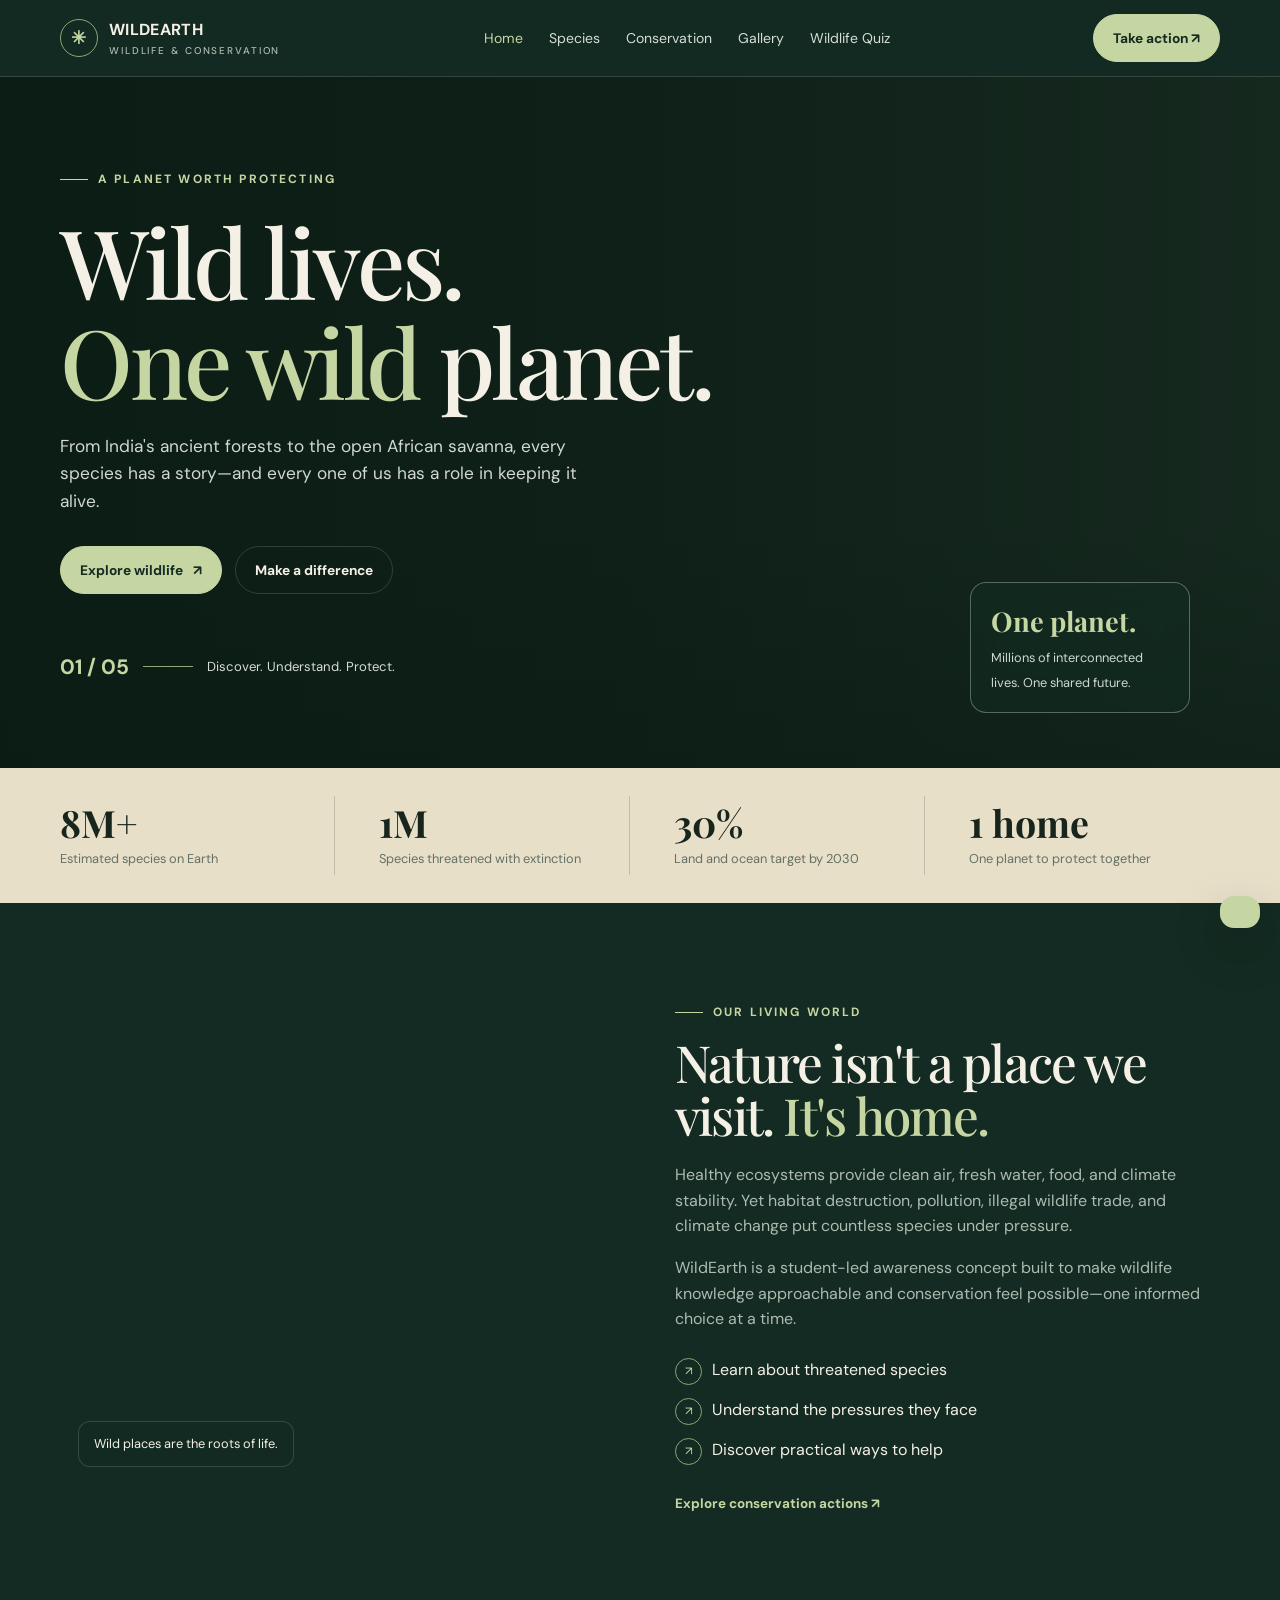
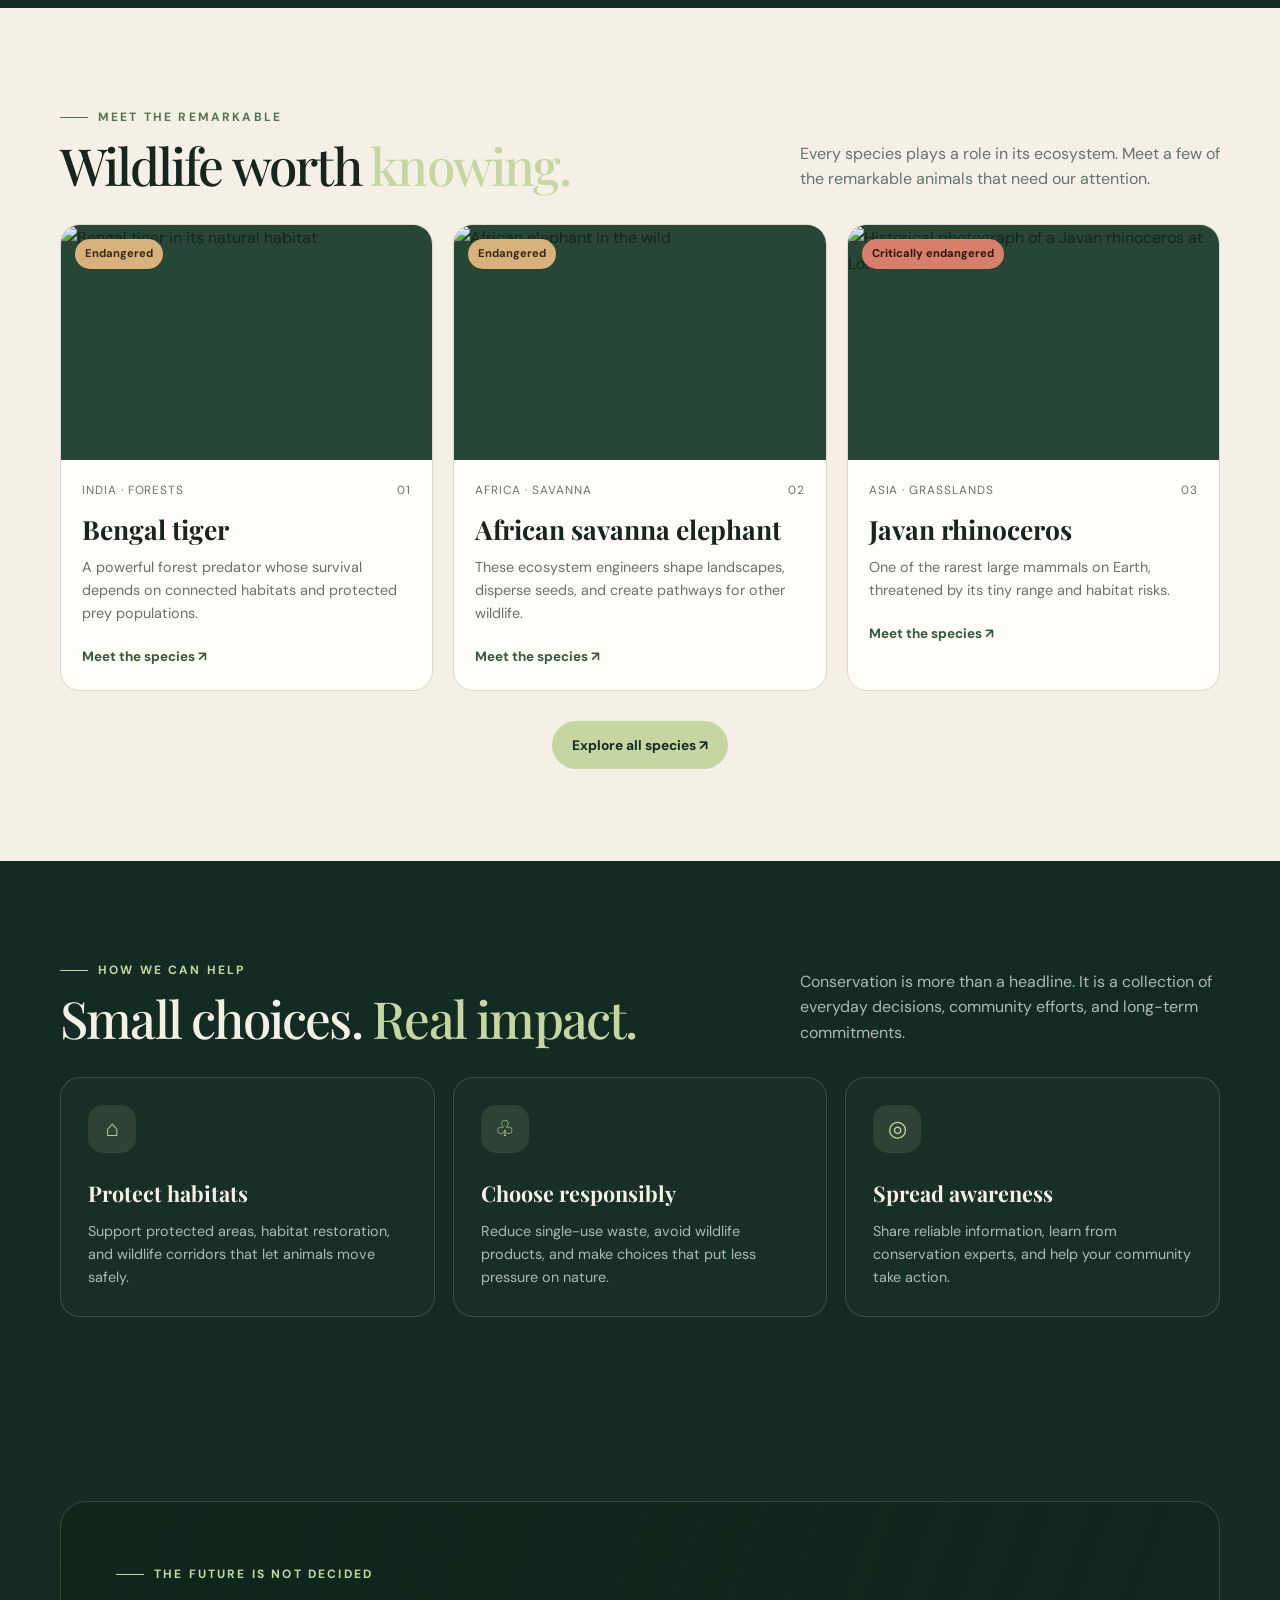
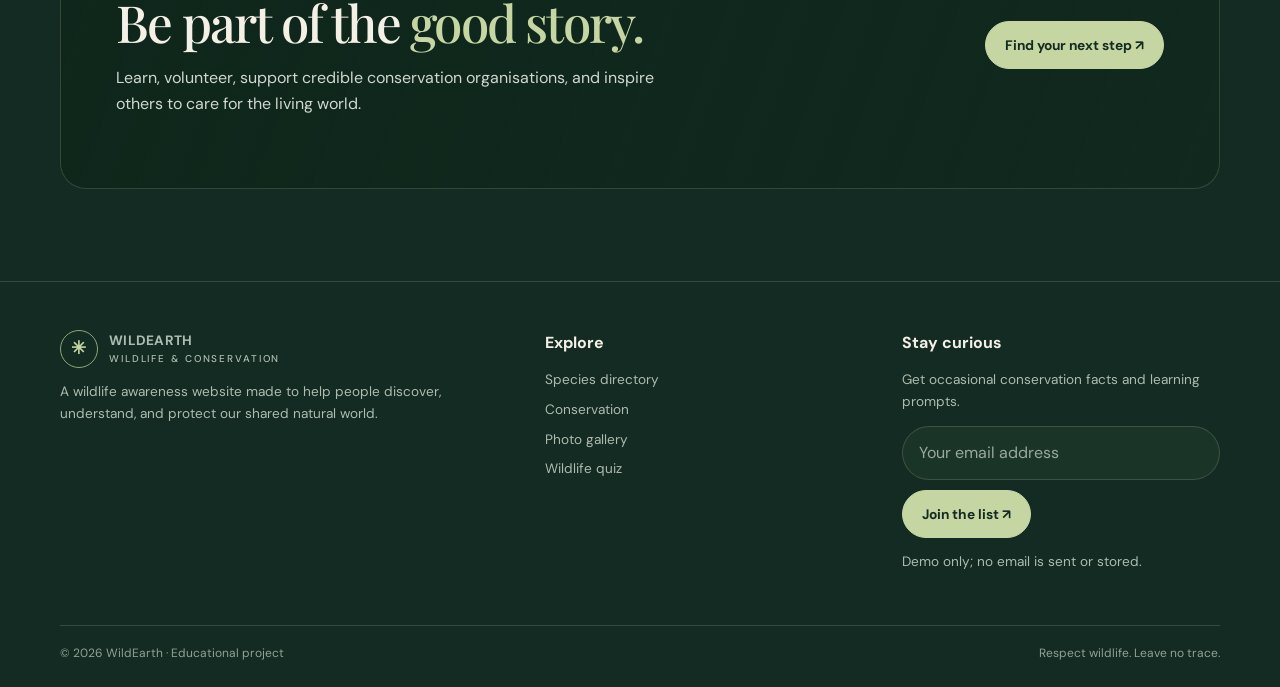
==== wildlife-conservation/index.html @ 8832dc3b "Initial commit" ====
<!doctype html>
<html lang="en">
<head>
  <meta charset="utf-8"><meta name="viewport" content="width=device-width, initial-scale=1">
  <meta name="description" content="Explore wildlife, learn about endangered species, and discover practical ways to protect the natural world.">
  <meta name="theme-color" content="#132b22"><title>WildEarth — Protect What Makes Us Wild</title>
  <link rel="stylesheet" href="css/style.css"><script src="js/main.js" defer></script>
</head>
<body>
<header class="site-header"><div class="container nav-wrap">
  <a class="brand" href="index.html" aria-label="WildEarth home"><span class="brand-mark">✳</span><span>WILDEARTH<small>WILDLIFE & CONSERVATION</small></span></a>
  <button class="menu-toggle" aria-label="Open navigation menu" aria-expanded="false">☰</button>
  <nav class="nav-links" aria-label="Main navigation"><a class="active" href="index.html">Home</a><a href="species.html">Species</a><a href="conservation.html">Conservation</a><a href="gallery.html">Gallery</a><a href="quiz.html">Wildlife Quiz</a></nav>
  <a class="nav-cta" href="conservation.html#donate">Take action ↗</a>
</div></header>
<main>
<section class="hero"><div class="container"><div class="hero-content">
  <span class="eyebrow">A planet worth protecting</span>
  <h1 class="display">Wild lives.<br><span>One wild</span> planet.</h1>
  <p>From India's ancient forests to the open African savanna, every species has a story—and every one of us has a role in keeping it alive.</p>
  <div class="hero-actions"><a class="button" href="species.html">Explore wildlife <span>↗</span></a><a class="button secondary" href="conservation.html">Make a difference</a></div>
  <div class="hero-note"><strong>01 / 05</strong><span class="rule"></span><span>Discover. Understand. Protect.</span></div>
</div></div><div class="hero-badge"><strong>One planet.</strong><span>Millions of interconnected lives. One shared future.</span></div></section>
<section class="stats-band"><div class="container stats-grid">
  <div class="stat"><strong data-count="8" data-suffix="M+">0</strong><span>Estimated species on Earth</span></div>
  <div class="stat"><strong data-count="1" data-suffix="M">0</strong><span>Species threatened with extinction</span></div>
  <div class="stat"><strong data-count="30" data-suffix="%">0</strong><span>Land and ocean target by 2030</span></div>
  <div class="stat"><strong data-count="1" data-suffix=" home">0</strong><span>One planet to protect together</span></div>
</div></section>
<section class="section"><div class="container intro-grid">
  <div class="intro-photo reveal"><div class="photo-caption">Wild places are the roots of life.</div></div>
  <div class="intro-copy reveal"><span class="eyebrow">Our living world</span><h2 class="display">Nature isn't a place we visit. <span>It's home.</span></h2>
  <p>Healthy ecosystems provide clean air, fresh water, food, and climate stability. Yet habitat destruction, pollution, illegal wildlife trade, and climate change put countless species under pressure.</p>
  <p>WildEarth is a student-led awareness concept built to make wildlife knowledge approachable and conservation feel possible—one informed choice at a time.</p>
  <ul class="check-list"><li>Learn about threatened species</li><li>Understand the pressures they face</li><li>Discover practical ways to help</li></ul>
  <a class="text-link" href="conservation.html">Explore conservation actions ↗</a></div>
</div></section>
<section class="section light-section"><div class="container">
  <div class="section-head"><div><span class="eyebrow">Meet the remarkable</span><h2 class="display">Wildlife worth <span>knowing.</span></h2></div><p>Every species plays a role in its ecosystem. Meet a few of the remarkable animals that need our attention.</p></div>
  <div class="cards">
    <article class="species-card"><div class="species-image"><img src="https://images.unsplash.com/photo-1561731216-c3a4d99437d5?auto=format&fit=crop&w=800&q=80" alt="Bengal tiger in its natural habitat" loading="lazy"><span class="status">Endangered</span></div><div class="species-body"><div class="species-meta"><span>India · Forests</span><span>01</span></div><h3>Bengal tiger</h3><p>A powerful forest predator whose survival depends on connected habitats and protected prey populations.</p><a class="text-link" href="species.html#tiger">Meet the species ↗</a></div></article>
    <article class="species-card"><div class="species-image"><img src="https://images.unsplash.com/photo-1557050543-4d5f4e07ef46?auto=format&fit=crop&w=800&q=80" alt="African elephant in the wild" loading="lazy"><span class="status">Endangered</span></div><div class="species-body"><div class="species-meta"><span>Africa · Savanna</span><span>02</span></div><h3>African savanna elephant</h3><p>These ecosystem engineers shape landscapes, disperse seeds, and create pathways for other wildlife.</p><a class="text-link" href="species.html#elephant">Meet the species ↗</a></div></article>
    <article class="species-card"><div class="species-image"><img src="https://upload.wikimedia.org/wikipedia/commons/c/ce/Rhinoceros_sondaicus_in_London_Zoo.jpg" alt="Historical photograph of a Javan rhinoceros at London Zoo in 1884" loading="lazy"><span class="status critical">Critically endangered</span></div><div class="species-body"><div class="species-meta"><span>Asia · Grasslands</span><span>03</span></div><h3>Javan rhinoceros</h3><p>One of the rarest large mammals on Earth, threatened by its tiny range and habitat risks.</p><a class="text-link" href="species.html#rhino">Meet the species ↗</a></div></article>
  </div><div style="text-align:center;margin-top:30px"><a class="button" href="species.html">Explore all species ↗</a></div>
</div></section>
<section class="section"><div class="container"><div class="section-head"><div><span class="eyebrow">How we can help</span><h2 class="display">Small choices. <span>Real impact.</span></h2></div><p>Conservation is more than a headline. It is a collection of everyday decisions, community efforts, and long-term commitments.</p></div>
<div class="feature-grid">
  <article class="feature-card reveal"><div class="feature-icon">⌂</div><h3>Protect habitats</h3><p>Support protected areas, habitat restoration, and wildlife corridors that let animals move safely.</p></article>
  <article class="feature-card reveal"><div class="feature-icon">♧</div><h3>Choose responsibly</h3><p>Reduce single-use waste, avoid wildlife products, and make choices that put less pressure on nature.</p></article>
  <article class="feature-card reveal"><div class="feature-icon">◎</div><h3>Spread awareness</h3><p>Share reliable information, learn from conservation experts, and help your community take action.</p></article>
</div></div></section>
<section class="section"><div class="container"><div class="callout reveal"><div><span class="eyebrow">The future is not decided</span><h2 class="display">Be part of the <span>good story.</span></h2><p>Learn, volunteer, support credible conservation organisations, and inspire others to care for the living world.</p></div><a class="button" href="conservation.html#donate">Find your next step ↗</a></div></div></section>
</main>
<footer class="site-footer"><div class="container"><div class="footer-grid">
<div><a class="brand" href="index.html"><span class="brand-mark">✳</span><span>WILDEARTH<small>WILDLIFE & CONSERVATION</small></span></a><p>A wildlife awareness website made to help people discover, understand, and protect our shared natural world.</p></div>
<div><h4>Explore</h4><div class="footer-links"><a href="species.html">Species directory</a><a href="conservation.html">Conservation</a><a href="gallery.html">Photo gallery</a><a href="quiz.html">Wildlife quiz</a></div></div>
<div><h4>Stay curious</h4><p>Get occasional conservation facts and learning prompts.</p><form id="newsletter-form"><input class="field" type="email" placeholder="Your email address" aria-label="Your email address" required style="width:100%;min-width:0;margin-bottom:10px"><button class="button" type="submit">Join the list ↗</button></form><p class="small-note">Demo only; no email is sent or stored.</p></div>
</div><div class="footer-bottom"><span>© <span data-year></span> WildEarth · Educational project</span><span>Respect wildlife. Leave no trace.</span></div></div></footer>
<div class="toast" role="status" aria-live="polite"></div>
</body></html>
---- wildlife-conservation/css/style.css ----
@import url("https://fonts.googleapis.com/css2?family=DM+Sans:wght@400;500;600;700&family=Playfair+Display:wght@500;600;700&display=swap");
:root {
  --forest: #132b22;
  --forest-2: #1e3d2f;
  --moss: #8ba878;
  --lime: #c6d6a3;
  --sand: #e8dfc9;
  --paper: #f4f0e6;
  --ink: #18251d;
  --muted: #aebbb0;
  --line: rgba(232, 223, 201, 0.17);
  --accent: #d2a86a;
  --white: #fffdf7;
  --radius: 20px;
  --shadow: 0 18px 50px rgba(0, 0, 0, 0.22);
}
* {
  box-sizing: border-box;
}
html {
  scroll-behavior: smooth;
  scroll-padding-top: 90px;
}
body {
  margin: 0;
  background: var(--forest);
  color: var(--paper);
  font-family: "DM Sans", sans-serif;
  line-height: 1.6;
}
body.light-page {
  background: var(--paper);
  color: var(--ink);
}
a {
  color: inherit;
  text-decoration: none;
}
img {
  max-width: 100%;
  display: block;
}
button,
input,
select {
  font: inherit;
}
button,
a,
.button {
  -webkit-tap-highlight-color: transparent;
}
.container {
  width: min(1160px, calc(100% - 40px));
  margin: auto;
}
.eyebrow {
  display: inline-flex;
  align-items: center;
  gap: 10px;
  color: var(--lime);
  font-size: 0.75rem;
  font-weight: 700;
  text-transform: uppercase;
  letter-spacing: 0.18em;
}
.eyebrow:before {
  content: "";
  width: 28px;
  height: 1px;
  background: currentColor;
}
.display {
  font-family: "Playfair Display", serif;
  font-weight: 500;
  letter-spacing: -0.035em;
  line-height: 1.04;
}
.display span {
  color: var(--lime);
}
.section {
  padding: 92px 0;
}
.section-head {
  display: flex;
  justify-content: space-between;
  align-items: end;
  gap: 28px;
  margin-bottom: 32px;
}
.section-head h2 {
  font-size: clamp(2rem, 4vw, 3.4rem);
  margin: 12px 0 0;
  max-width: 650px;
}
.section-head p {
  max-width: 420px;
  color: var(--muted);
  margin: 0;
}
.site-header {
  position: sticky;
  top: 0;
  z-index: 50;
  background: rgba(19, 43, 34, 0.92);
  backdrop-filter: blur(16px);
  border-bottom: 1px solid var(--line);
}
.nav-wrap {
  min-height: 76px;
  display: flex;
  align-items: center;
  justify-content: space-between;
  gap: 24px;
}
.brand {
  display: flex;
  align-items: center;
  gap: 11px;
  font-weight: 700;
  letter-spacing: 0.02em;
}
.brand-mark {
  display: grid;
  place-items: center;
  width: 38px;
  height: 38px;
  border: 1px solid var(--moss);
  border-radius: 50%;
  color: var(--lime);
  font-size: 1.1rem;
}
.brand small {
  display: block;
  font-size: 0.62rem;
  letter-spacing: 0.19em;
  color: var(--muted);
  font-weight: 500;
}
.nav-links {
  display: flex;
  align-items: center;
  gap: 26px;
  color: #d5ded5;
  font-size: 0.88rem;
}
.nav-links a {
  transition: color 0.2s;
}
.nav-links a:hover,
.nav-links a.active {
  color: var(--lime);
}
.nav-cta,
.button {
  display: inline-flex;
  align-items: center;
  justify-content: center;
  gap: 10px;
  border: 1px solid var(--lime);
  background: var(--lime);
  color: var(--forest);
  border-radius: 999px;
  padding: 12px 19px;
  font-weight: 700;
  font-size: 0.86rem;
  cursor: pointer;
  transition:
    transform 0.2s,
    background 0.2s;
}
.nav-cta:hover,
.button:hover {
  transform: translateY(-2px);
  background: #d8e4bd;
}
.button.secondary {
  background: transparent;
  color: var(--paper);
  border-color: var(--line);
}
.button.secondary:hover {
  border-color: var(--lime);
  background: rgba(198, 214, 163, 0.08);
}
.menu-toggle {
  display: none;
  border: 1px solid var(--line);
  background: transparent;
  color: var(--paper);
  width: 44px;
  height: 44px;
  border-radius: 50%;
  font-size: 1.3rem;
}
.hero {
  min-height: 650px;
  display: grid;
  align-items: center;
  position: relative;
  overflow: hidden;
  background: #172a20;
}
.hero:before {
  content: "";
  position: absolute;
  inset: 0;
  background:
    linear-gradient(
      90deg,
      rgba(11, 28, 20, 0.94) 0%,
      rgba(11, 28, 20, 0.72) 48%,
      rgba(11, 28, 20, 0.1) 100%
    ),
    linear-gradient(0deg, rgba(11, 28, 20, 0.5), transparent 35%),
    url("https://images.unsplash.com/photo-1549366021-9f761d450615?auto=format&fit=crop&w=2000&q=85")
      center/cover;
}
.hero-content {
  position: relative;
  z-index: 1;
  padding: 85px 0;
  max-width: 720px;
}
.hero h1 {
  font-size: clamp(3.2rem, 7.5vw, 6.7rem);
  margin: 22px 0;
}
.hero p {
  max-width: 560px;
  color: #d0d8cf;
  font-size: 1.08rem;
}
.hero-actions {
  display: flex;
  gap: 13px;
  flex-wrap: wrap;
  margin-top: 30px;
}
.hero-note {
  display: flex;
  align-items: center;
  gap: 14px;
  margin-top: 56px;
  color: #d5ded5;
  font-size: 0.82rem;
}
.hero-note strong {
  color: var(--lime);
  font-size: 1.3rem;
}
.hero-note .rule {
  width: 50px;
  height: 1px;
  background: var(--moss);
}
.hero-badge {
  position: absolute;
  right: 7%;
  bottom: 8%;
  z-index: 2;
  border: 1px solid rgba(255, 255, 255, 0.3);
  background: rgba(19, 43, 34, 0.65);
  backdrop-filter: blur(12px);
  padding: 17px 20px;
  border-radius: 16px;
  max-width: 220px;
}
.hero-badge strong {
  display: block;
  color: var(--lime);
  font-family: "Playfair Display", serif;
  font-size: 1.7rem;
}
.hero-badge span {
  font-size: 0.8rem;
  color: #d0d8cf;
}
.stats-band {
  background: #e8dfc9;
  color: var(--ink);
  padding: 28px 0;
}
.stats-grid {
  display: grid;
  grid-template-columns: repeat(4, 1fr);
  gap: 20px;
}
.stat {
  padding: 4px 24px;
  border-right: 1px solid rgba(24, 37, 29, 0.18);
}
.stat:first-child {
  padding-left: 0;
}
.stat:last-child {
  border: 0;
}
.stat strong {
  display: block;
  font-family: "Playfair Display", serif;
  font-size: 2.35rem;
  line-height: 1.2;
}
.stat span {
  font-size: 0.8rem;
  color: #647065;
}
.intro-grid {
  display: grid;
  grid-template-columns: 1fr 1fr;
  gap: 70px;
  align-items: center;
}
.intro-photo {
  position: relative;
  min-height: 460px;
  border-radius: var(--radius);
  overflow: hidden;
  background: url("https://images.unsplash.com/photo-1516026672322-bc52d61a55d5?auto=format&fit=crop&w=1100&q=85")
    center/cover;
}
.photo-caption {
  position: absolute;
  left: 18px;
  bottom: 18px;
  padding: 12px 15px;
  background: rgba(19, 43, 34, 0.8);
  border: 1px solid var(--line);
  border-radius: 12px;
  font-size: 0.8rem;
}
.intro-copy h2 {
  font-size: clamp(2.4rem, 4vw, 4rem);
  margin: 14px 0 20px;
}
.intro-copy p {
  color: var(--muted);
}
.check-list {
  list-style: none;
  padding: 0;
  margin: 25px 0;
  display: grid;
  gap: 12px;
}
.check-list li:before {
  content: "↗";
  display: inline-grid;
  place-items: center;
  width: 25px;
  height: 25px;
  margin-right: 10px;
  border: 1px solid var(--moss);
  border-radius: 50%;
  color: var(--lime);
  font-size: 0.75rem;
}
.cards {
  display: grid;
  grid-template-columns: repeat(3, 1fr);
  gap: 20px;
}
.species-card {
  background: #1a3528;
  border: 1px solid var(--line);
  border-radius: var(--radius);
  overflow: hidden;
  transition:
    transform 0.25s,
    border-color 0.25s;
}
.species-card:hover {
  transform: translateY(-5px);
  border-color: rgba(198, 214, 163, 0.55);
}
.species-image {
  height: 235px;
  position: relative;
  overflow: hidden;
  background: #284635;
}
.species-image img {
  width: 100%;
  height: 100%;
  object-fit: cover;
  transition: transform 0.5s;
}
.species-card:hover .species-image img {
  transform: scale(1.05);
}
.status {
  position: absolute;
  top: 14px;
  left: 14px;
  border-radius: 999px;
  padding: 6px 10px;
  font-size: 0.7rem;
  font-weight: 700;
  background: #d8b17c;
  color: #352819;
}
.status.critical {
  background: #d77f6b;
  color: #2e1510;
}
.status.vulnerable {
  background: #d9d09b;
  color: #3b3418;
}
.species-body {
  padding: 21px;
}
.species-meta {
  display: flex;
  align-items: center;
  justify-content: space-between;
  color: var(--muted);
  font-size: 0.74rem;
  text-transform: uppercase;
  letter-spacing: 0.08em;
}
.species-body h3 {
  font-family: "Playfair Display", serif;
  font-size: 1.65rem;
  margin: 8px 0 6px;
}
.species-body p {
  font-size: 0.9rem;
  color: #b8c5ba;
  margin: 0 0 18px;
}
.text-link {
  display: inline-flex;
  gap: 8px;
  align-items: center;
  color: var(--lime);
  font-size: 0.84rem;
  font-weight: 700;
}
.text-link:hover {
  gap: 13px;
}
.toolbar {
  display: flex;
  gap: 12px;
  flex-wrap: wrap;
  margin: 0 0 28px;
}
.field {
  background: #1a3528;
  border: 1px solid var(--line);
  color: var(--paper);
  border-radius: 999px;
  padding: 13px 16px;
  min-width: 180px;
  outline: none;
}
.field:focus {
  border-color: var(--lime);
}
.field::placeholder {
  color: #98a99b;
}
.field.search {
  flex: 1;
  min-width: 240px;
}
.light-section {
  background: var(--paper);
  color: var(--ink);
}
.light-section .eyebrow {
  color: #55734e;
}
.light-section .section-head p,
.light-section .muted {
  color: #667368;
}
.light-section .species-card {
  background: #fffdf7;
  border-color: #ded8c8;
}
.light-section .species-body p {
  color: #667368;
}
.light-section .species-meta {
  color: #68756b;
}
.light-section .text-link {
  color: #34583d;
}
.feature-grid {
  display: grid;
  grid-template-columns: repeat(3, 1fr);
  gap: 18px;
}
.feature-card {
  padding: 27px;
  border: 1px solid var(--line);
  border-radius: var(--radius);
  background: rgba(255, 255, 255, 0.025);
}
.feature-icon {
  display: grid;
  place-items: center;
  width: 48px;
  height: 48px;
  border-radius: 15px;
  background: rgba(198, 214, 163, 0.12);
  color: var(--lime);
  font-size: 1.4rem;
  margin-bottom: 23px;
}
.feature-card h3 {
  font-family: "Playfair Display", serif;
  font-size: 1.35rem;
  margin: 0 0 9px;
}
.feature-card p {
  color: var(--muted);
  font-size: 0.9rem;
  margin: 0;
}
.gallery-grid {
  display: grid;
  grid-template-columns: 1.3fr 1fr 1fr;
  grid-template-rows: 210px 210px;
  gap: 14px;
}
.gallery-item {
  position: relative;
  overflow: hidden;
  border-radius: 16px;
  background: #244333;
  cursor: pointer;
}
.gallery-item:first-child {
  grid-row: span 2;
}
.gallery-item:nth-child(4) {
  grid-column: span 2;
}
.gallery-item img {
  width: 100%;
  height: 100%;
  object-fit: cover;
  transition: transform 0.5s;
}
.gallery-item:hover img {
  transform: scale(1.06);
}
.gallery-item:after {
  content: "";
  position: absolute;
  inset: 40% 0 0;
  background: linear-gradient(transparent, rgba(0, 0, 0, 0.7));
}
.gallery-item span {
  position: absolute;
  z-index: 1;
  left: 17px;
  bottom: 15px;
  font-weight: 600;
}
.gallery-item .expand {
  position: absolute;
  z-index: 2;
  right: 14px;
  top: 14px;
  border: 1px solid #ffffff77;
  background: #172a2077;
  border-radius: 50%;
  width: 35px;
  height: 35px;
  display: grid;
  place-items: center;
}
.callout {
  padding: 55px;
  border-radius: 26px;
  background:
    linear-gradient(110deg, rgba(15, 38, 27, 0.96), rgba(15, 38, 27, 0.45)),
    url("https://images.unsplash.com/photo-1472396961693-142e6e269027?auto=format&fit=crop&w=1500&q=85")
      center/cover;
  display: flex;
  align-items: center;
  justify-content: space-between;
  gap: 30px;
  border: 1px solid var(--line);
}
.callout h2 {
  font-size: clamp(2.2rem, 4vw, 3.6rem);
  max-width: 600px;
  margin: 12px 0;
}
.callout p {
  max-width: 580px;
  color: #d0d8cf;
}
.quiz-panel {
  background: #1a3528;
  border: 1px solid var(--line);
  border-radius: 24px;
  padding: 34px;
  max-width: 780px;
  margin: auto;
}
.quiz-progress {
  height: 5px;
  border-radius: 5px;
  background: #344c3d;
  overflow: hidden;
  margin: 20px 0 28px;
}
.quiz-progress span {
  display: block;
  height: 100%;
  width: 0;
  background: var(--lime);
  transition: width 0.3s;
}
.quiz-question {
  font-family: "Playfair Display", serif;
  font-size: 1.8rem;
  margin: 0 0 20px;
}
.quiz-options {
  display: grid;
  gap: 10px;
}
.quiz-option {
  padding: 14px 17px;
  border: 1px solid var(--line);
  border-radius: 12px;
  background: transparent;
  color: var(--paper);
  text-align: left;
  cursor: pointer;
}
.quiz-option:hover,
.quiz-option.selected {
  border-color: var(--lime);
  background: rgba(198, 214, 163, 0.09);
}
.quiz-footer {
  display: flex;
  align-items: center;
  justify-content: space-between;
  gap: 15px;
  margin-top: 25px;
  color: var(--muted);
  font-size: 0.82rem;
}
.quiz-feedback {
  min-height: 24px;
  color: var(--lime);
  margin-top: 12px;
}
.donation-grid {
  display: grid;
  grid-template-columns: 1fr 1fr;
  gap: 55px;
  align-items: center;
}
.donation-copy h2 {
  font-size: clamp(2.5rem, 4.5vw, 4.3rem);
  margin: 14px 0;
}
.donation-copy p {
  color: var(--muted);
}
.donation-form {
  background: #1a3528;
  border: 1px solid var(--line);
  border-radius: 22px;
  padding: 28px;
}
.donation-form label {
  display: block;
  font-size: 0.83rem;
  margin: 0 0 8px;
  color: #d4ddd2;
}
.amount-options {
  display: grid;
  grid-template-columns: repeat(4, 1fr);
  gap: 9px;
  margin: 10px 0 22px;
}
.amount-button {
  padding: 11px 5px;
  border: 1px solid var(--line);
  border-radius: 10px;
  background: transparent;
  color: var(--paper);
  cursor: pointer;
}
.amount-button.active,
.amount-button:hover {
  border-color: var(--lime);
  background: rgba(198, 214, 163, 0.12);
  color: var(--lime);
}
.donation-form input,
.donation-form select {
  width: 100%;
  padding: 13px 14px;
  border: 1px solid var(--line);
  background: #132b22;
  color: var(--paper);
  border-radius: 10px;
  margin-bottom: 17px;
  outline: none;
}
.donation-form input:focus {
  border-color: var(--lime);
}
.donation-form .button {
  width: 100%;
}
.notice {
  font-size: 0.75rem;
  color: var(--muted);
  margin: 13px 0 0;
}
.site-footer {
  padding: 48px 0 24px;
  border-top: 1px solid var(--line);
}
.footer-grid {
  display: grid;
  grid-template-columns: 1.4fr 1fr 1fr;
  gap: 40px;
  padding-bottom: 38px;
}
.footer-grid p,
.footer-grid a {
  font-size: 0.85rem;
  color: var(--muted);
}
.footer-grid h4 {
  margin: 0 0 14px;
  color: var(--paper);
}
.footer-links {
  display: grid;
  gap: 8px;
}
.footer-bottom {
  border-top: 1px solid var(--line);
  padding-top: 18px;
  display: flex;
  justify-content: space-between;
  gap: 20px;
  color: #92a294;
  font-size: 0.75rem;
}
.page-hero {
  padding: 85px 0 72px;
  background:
    linear-gradient(90deg, rgba(13, 34, 24, 0.94), rgba(13, 34, 24, 0.65)),
    url("https://images.unsplash.com/photo-1472396961693-142e6e269027?auto=format&fit=crop&w=1800&q=85")
      center/cover;
}
.page-hero h1 {
  font-size: clamp(3rem, 6vw, 5.4rem);
  margin: 15px 0;
}
.page-hero p {
  max-width: 650px;
  color: #d0d8cf;
  font-size: 1.03rem;
}
.content-prose {
  max-width: 800px;
}
.content-prose h2 {
  font-family: "Playfair Display", serif;
  font-size: 2rem;
  margin-top: 34px;
}
.content-prose p {
  color: var(--muted);
}
.detail-layout {
  display: grid;
  grid-template-columns: 1.1fr 0.9fr;
  gap: 45px;
  align-items: start;
}
.detail-image {
  height: 490px;
  overflow: hidden;
  border-radius: 22px;
}
.detail-image img {
  width: 100%;
  height: 100%;
  object-fit: cover;
}
.detail-panel {
  padding: 28px;
  border: 1px solid var(--line);
  border-radius: 20px;
  background: #1a3528;
}
.detail-panel h2 {
  font-family: "Playfair Display", serif;
  margin-top: 0;
}
.detail-panel p {
  color: var(--muted);
}
.detail-panel dl {
  display: grid;
  grid-template-columns: 1fr 1fr;
  gap: 17px;
}
.detail-panel dt {
  color: var(--muted);
  font-size: 0.75rem;
  text-transform: uppercase;
  letter-spacing: 0.08em;
}
.detail-panel dd {
  margin: 4px 0 0;
  font-weight: 600;
}
.modal {
  position: fixed;
  inset: 0;
  z-index: 100;
  background: rgba(0, 0, 0, 0.86);
  display: none;
  align-items: center;
  justify-content: center;
  padding: 20px;
}
.modal.open {
  display: flex;
}
.modal img {
  max-height: 85vh;
  max-width: min(1100px, 95vw);
  border-radius: 12px;
  object-fit: contain;
}
.modal-close {
  position: absolute;
  right: 24px;
  top: 18px;
  color: white;
  background: transparent;
  border: 1px solid #ffffff77;
  border-radius: 50%;
  width: 44px;
  height: 44px;
  font-size: 1.4rem;
  cursor: pointer;
}
.toast {
  position: fixed;
  right: 20px;
  bottom: 20px;
  z-index: 150;
  max-width: 360px;
  padding: 16px 20px;
  border-radius: 14px;
  background: var(--lime);
  color: var(--forest);
  box-shadow: var(--shadow);
  font-weight: 600;
  transform: translateY(150%);
  transition: transform 0.3s;
}
.toast.show {
  transform: translateY(0);
}
.empty-state {
  grid-column: 1/-1;
  text-align: center;
  padding: 40px;
  color: var(--muted);
  border: 1px dashed var(--line);
  border-radius: 16px;
}
.reveal {
  opacity: 0;
  transform: translateY(18px);
  transition:
    opacity 0.65s,
    transform 0.65s;
}
.reveal.visible {
  opacity: 1;
  transform: none;
}
.small-note {
  font-size: 0.78rem;
  color: var(--muted);
}
@media (max-width: 900px) {
  .nav-links {
    gap: 15px;
  }
  .nav-links a {
    font-size: 0.82rem;
  }
  .nav-cta {
    display: none;
  }
  .intro-grid,
  .donation-grid {
    gap: 35px;
  }
  .cards {
    grid-template-columns: repeat(2, 1fr);
  }
  .feature-grid {
    grid-template-columns: repeat(2, 1fr);
  }
  .hero-badge {
    right: 4%;
  }
  .section {
    padding: 72px 0;
  }
}
@media (max-width: 680px) {
  .container {
    width: min(100% - 30px, 1160px);
  }
  .nav-wrap {
    min-height: 68px;
  }
  .menu-toggle {
    display: block;
  }
  .nav-links {
    display: none;
    position: absolute;
    top: 68px;
    left: 0;
    right: 0;
    padding: 18px 22px 24px;
    background: var(--forest);
    border-bottom: 1px solid var(--line);
    flex-direction: column;
    align-items: stretch;
    gap: 0;
  }
  .nav-links.open {
    display: flex;
  }
  .nav-links a {
    padding: 12px 0;
    border-bottom: 1px solid var(--line);
    font-size: 0.95rem;
  }
  .hero {
    min-height: 660px;
  }
  .hero:before {
    background:
      linear-gradient(90deg, rgba(11, 28, 20, 0.9), rgba(11, 28, 20, 0.5)),
      linear-gradient(0deg, rgba(11, 28, 20, 0.5), transparent 50%),
      url("https://images.unsplash.com/photo-1549366021-9f761d450615?auto=format&fit=crop&w=1000&q=85")
        center/cover;
  }
  .hero-content {
    padding: 70px 0;
  }
  .hero h1 {
    font-size: clamp(3rem, 14vw, 4.7rem);
  }
  .hero-badge {
    display: none;
  }
  .stats-grid {
    grid-template-columns: repeat(2, 1fr);
    gap: 22px;
  }
  .stat {
    padding: 0 10px 0 0;
    border-right: 0;
  }
  .stat strong {
    font-size: 1.9rem;
  }
  .section-head {
    display: block;
  }
  .section-head p {
    margin-top: 15px;
  }
  .intro-grid,
  .donation-grid,
  .detail-layout {
    grid-template-columns: 1fr;
  }
  .intro-photo {
    min-height: 350px;
    order: 2;
  }
  .cards,
  .feature-grid {
    grid-template-columns: 1fr;
  }
  .species-image {
    height: 245px;
  }
  .gallery-grid {
    grid-template-columns: 1fr 1fr;
    grid-template-rows: 190px 160px 160px;
  }
  .gallery-item:first-child {
    grid-row: span 2;
  }
  .gallery-item:nth-child(4) {
    grid-column: span 2;
  }
  .callout {
    padding: 30px;
    display: block;
  }
  .callout .button {
    margin-top: 15px;
  }
  .quiz-panel {
    padding: 22px;
  }
  .quiz-question {
    font-size: 1.5rem;
  }
  .amount-options {
    grid-template-columns: repeat(2, 1fr);
  }
  .footer-grid {
    grid-template-columns: 1fr 1fr;
    gap: 28px;
  }
  .footer-grid > div:first-child {
    grid-column: 1/-1;
  }
  .footer-bottom {
    flex-direction: column;
  }
  .page-hero {
    padding: 65px 0 55px;
  }
  .detail-image {
    height: 340px;
  }
  .section {
    padding: 62px 0;
  }
}
@media (prefers-reduced-motion: reduce) {
  html {
    scroll-behavior: auto;
  }
  *,
  *:before,
  *:after {
    animation-duration: 0.01ms !important;
    transition-duration: 0.01ms !important;
  }
  .reveal {
    opacity: 1;
    transform: none;
  }
}
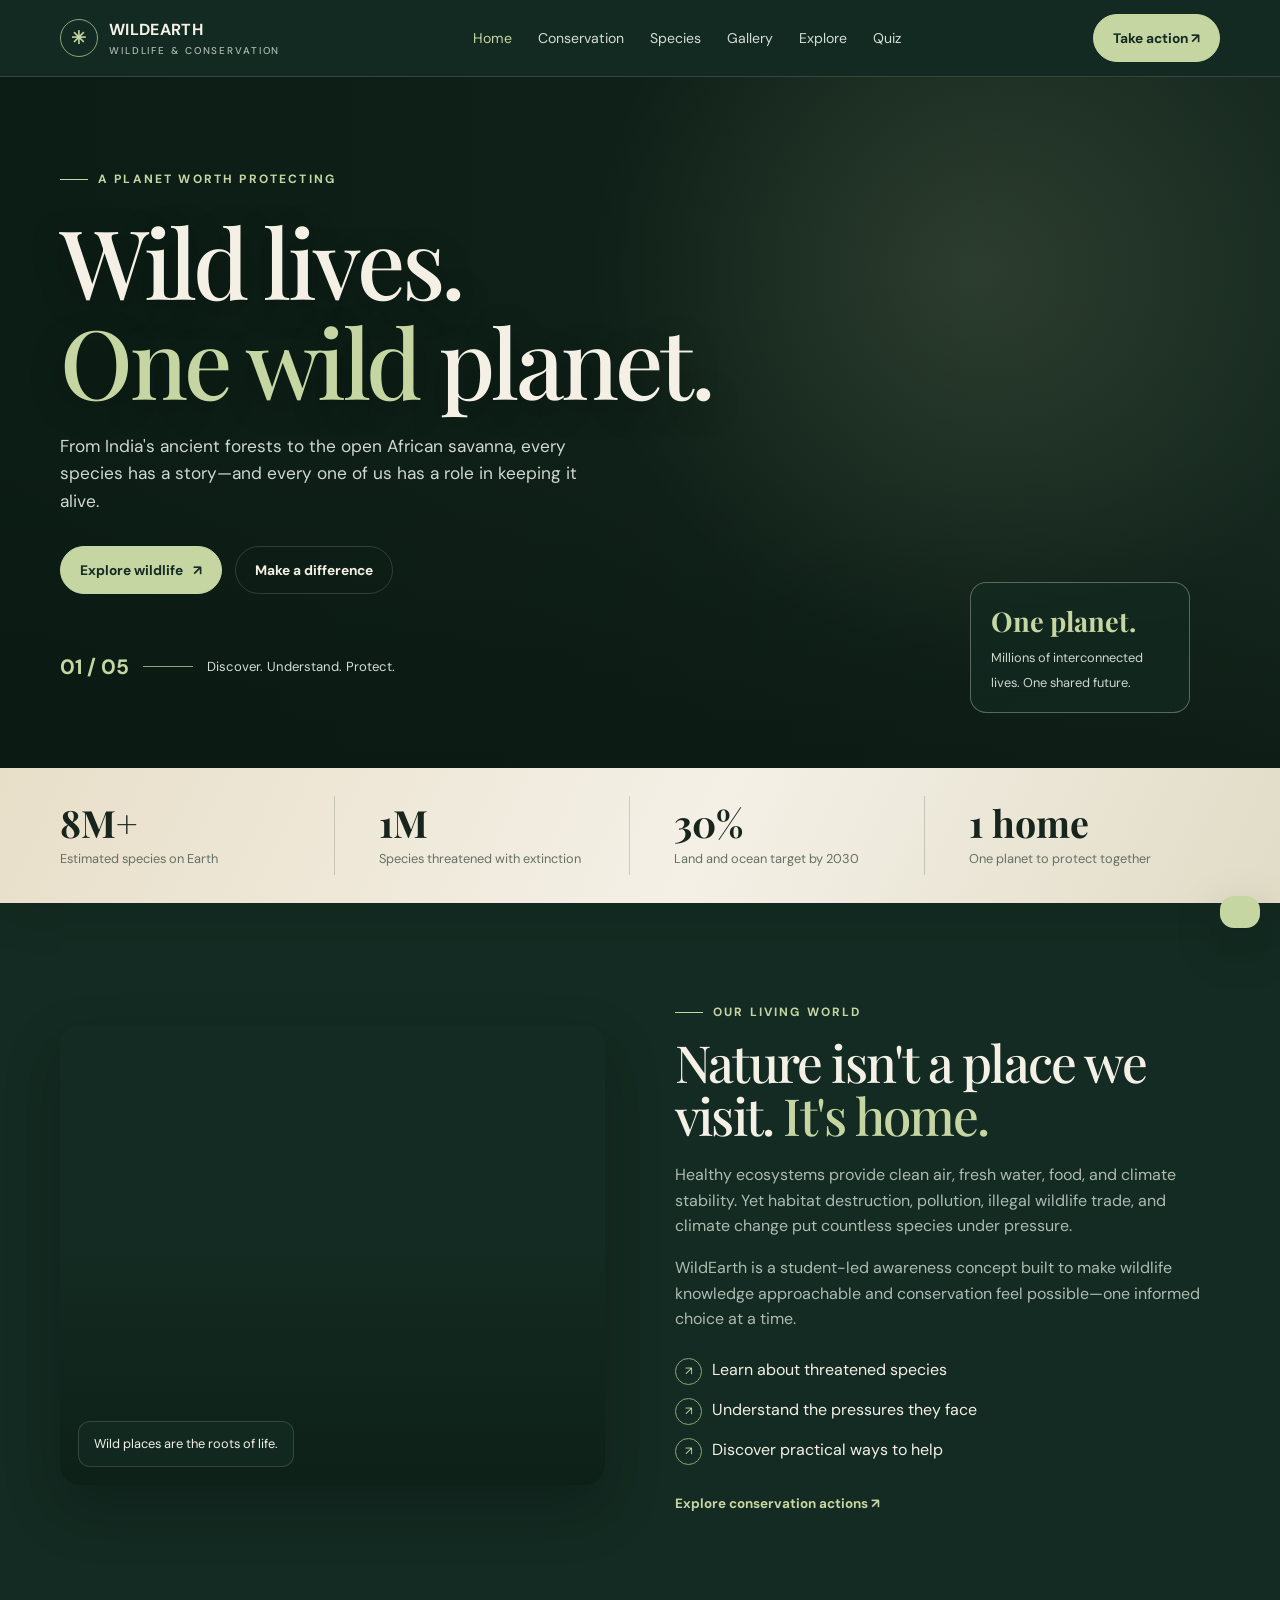
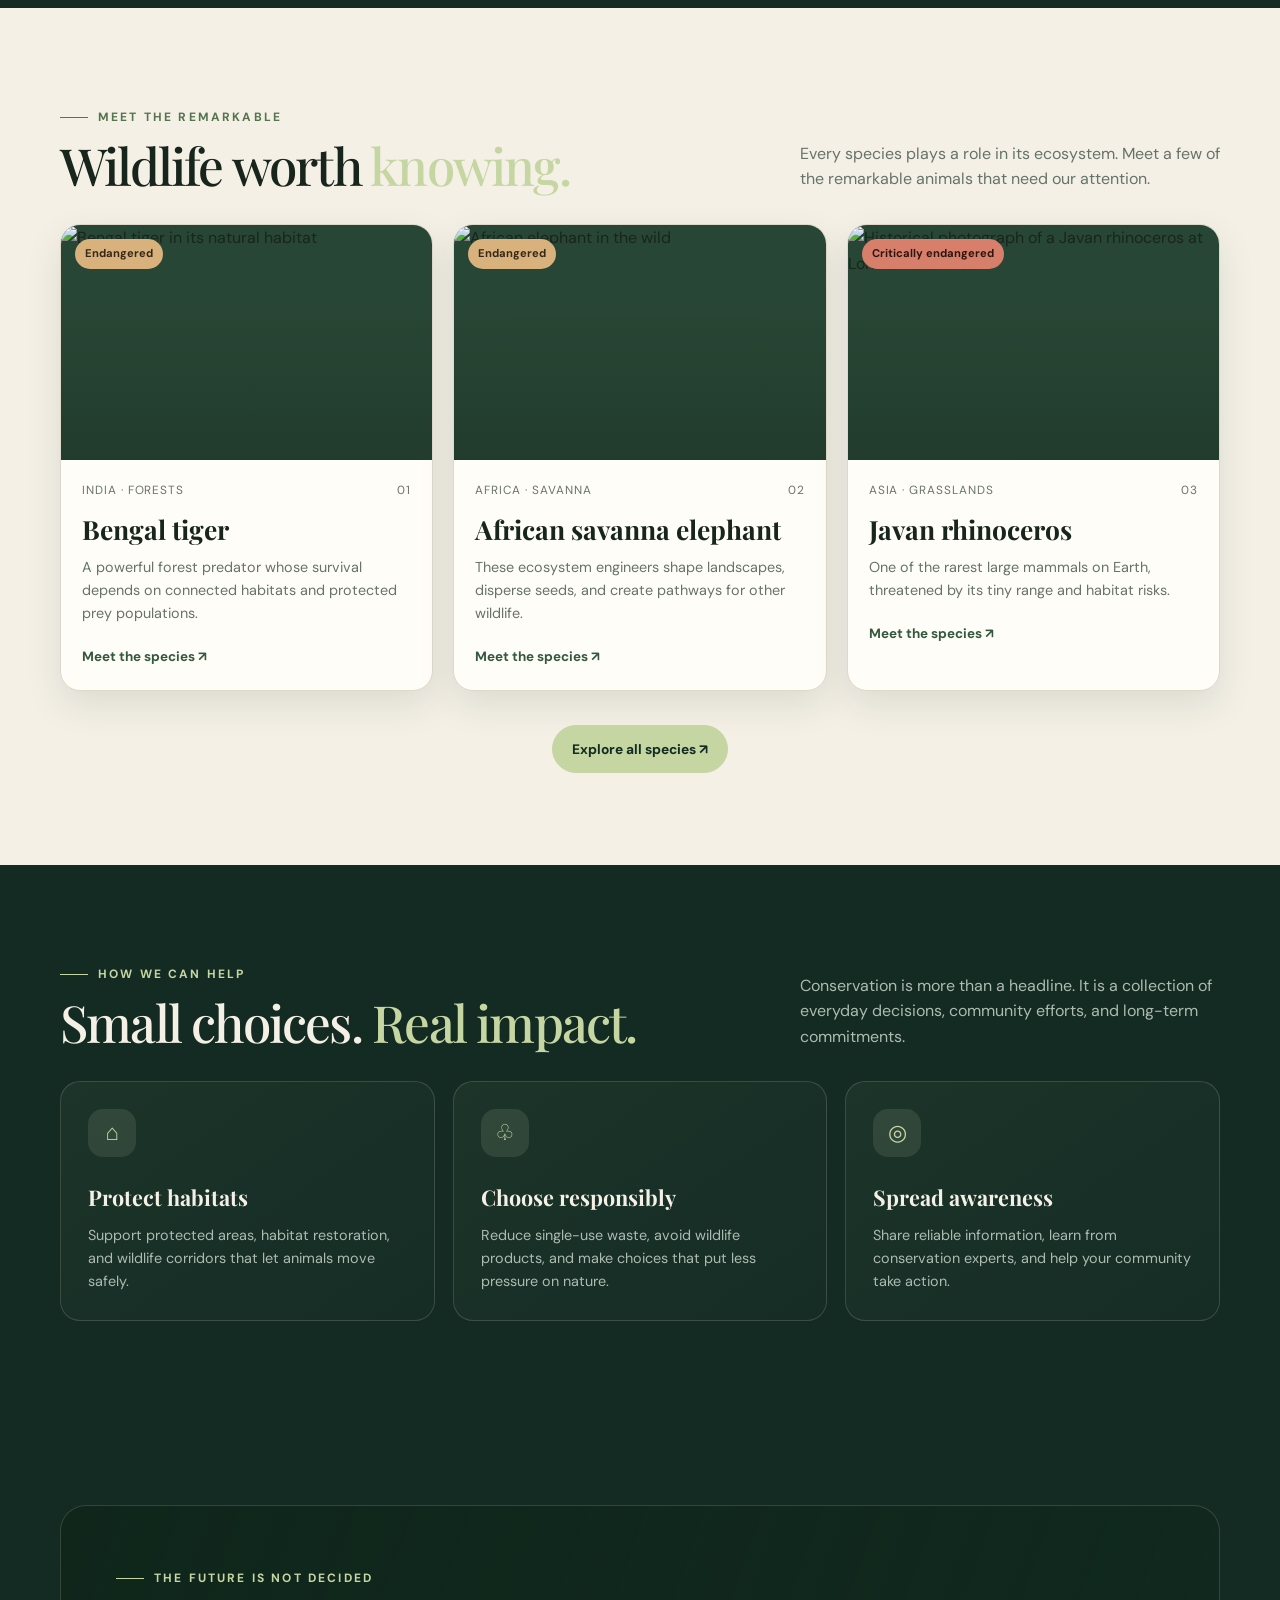
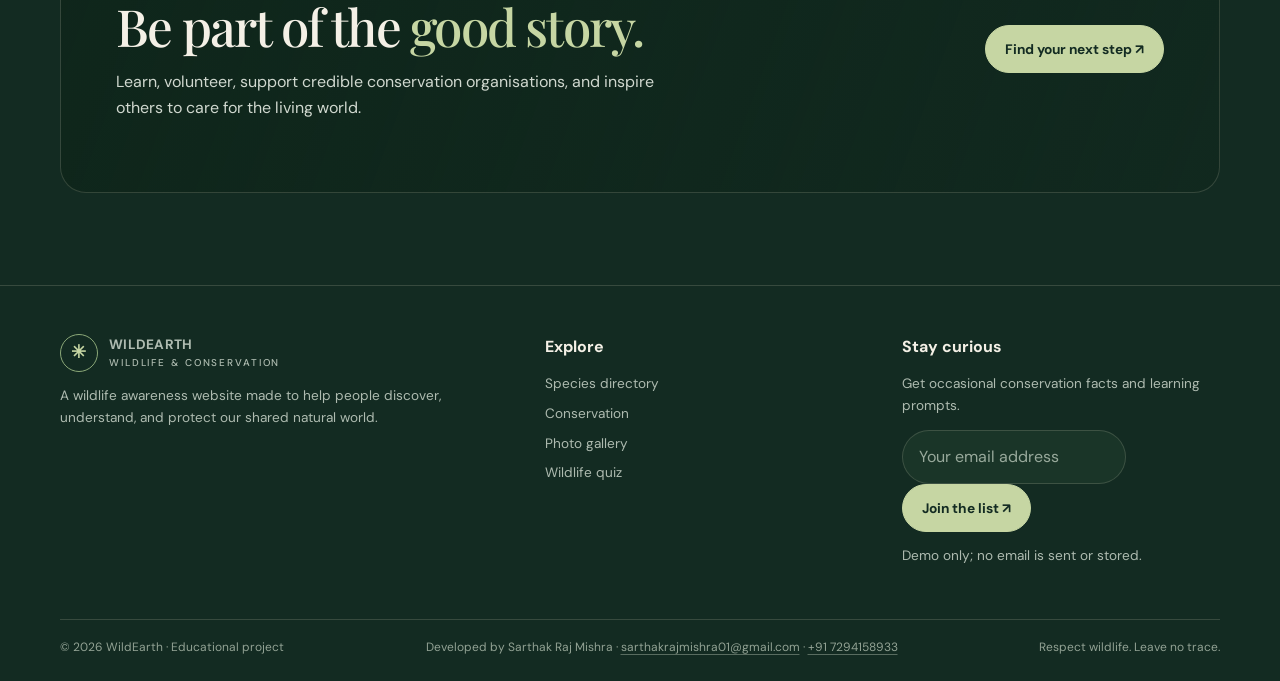
==== commit f99db39a: "Update" ====
--- a/wildlife-conservation/index.html
+++ b/wildlife-conservation/index.html
@@ -1,60 +1,333 @@
 <!doctype html>
 <html lang="en">
-<head>
-  <meta charset="utf-8"><meta name="viewport" content="width=device-width, initial-scale=1">
-  <meta name="description" content="Explore wildlife, learn about endangered species, and discover practical ways to protect the natural world.">
-  <meta name="theme-color" content="#132b22"><title>WildEarth — Protect What Makes Us Wild</title>
-  <link rel="stylesheet" href="css/style.css"><script src="js/main.js" defer></script>
-</head>
-<body>
-<header class="site-header"><div class="container nav-wrap">
-  <a class="brand" href="index.html" aria-label="WildEarth home"><span class="brand-mark">✳</span><span>WILDEARTH<small>WILDLIFE & CONSERVATION</small></span></a>
-  <button class="menu-toggle" aria-label="Open navigation menu" aria-expanded="false">☰</button>
-  <nav class="nav-links" aria-label="Main navigation"><a class="active" href="index.html">Home</a><a href="species.html">Species</a><a href="conservation.html">Conservation</a><a href="gallery.html">Gallery</a><a href="quiz.html">Wildlife Quiz</a></nav>
-  <a class="nav-cta" href="conservation.html#donate">Take action ↗</a>
-</div></header>
-<main>
-<section class="hero"><div class="container"><div class="hero-content">
-  <span class="eyebrow">A planet worth protecting</span>
-  <h1 class="display">Wild lives.<br><span>One wild</span> planet.</h1>
-  <p>From India's ancient forests to the open African savanna, every species has a story—and every one of us has a role in keeping it alive.</p>
-  <div class="hero-actions"><a class="button" href="species.html">Explore wildlife <span>↗</span></a><a class="button secondary" href="conservation.html">Make a difference</a></div>
-  <div class="hero-note"><strong>01 / 05</strong><span class="rule"></span><span>Discover. Understand. Protect.</span></div>
-</div></div><div class="hero-badge"><strong>One planet.</strong><span>Millions of interconnected lives. One shared future.</span></div></section>
-<section class="stats-band"><div class="container stats-grid">
-  <div class="stat"><strong data-count="8" data-suffix="M+">0</strong><span>Estimated species on Earth</span></div>
-  <div class="stat"><strong data-count="1" data-suffix="M">0</strong><span>Species threatened with extinction</span></div>
-  <div class="stat"><strong data-count="30" data-suffix="%">0</strong><span>Land and ocean target by 2030</span></div>
-  <div class="stat"><strong data-count="1" data-suffix=" home">0</strong><span>One planet to protect together</span></div>
-</div></section>
-<section class="section"><div class="container intro-grid">
-  <div class="intro-photo reveal"><div class="photo-caption">Wild places are the roots of life.</div></div>
-  <div class="intro-copy reveal"><span class="eyebrow">Our living world</span><h2 class="display">Nature isn't a place we visit. <span>It's home.</span></h2>
-  <p>Healthy ecosystems provide clean air, fresh water, food, and climate stability. Yet habitat destruction, pollution, illegal wildlife trade, and climate change put countless species under pressure.</p>
-  <p>WildEarth is a student-led awareness concept built to make wildlife knowledge approachable and conservation feel possible—one informed choice at a time.</p>
-  <ul class="check-list"><li>Learn about threatened species</li><li>Understand the pressures they face</li><li>Discover practical ways to help</li></ul>
-  <a class="text-link" href="conservation.html">Explore conservation actions ↗</a></div>
-</div></section>
-<section class="section light-section"><div class="container">
-  <div class="section-head"><div><span class="eyebrow">Meet the remarkable</span><h2 class="display">Wildlife worth <span>knowing.</span></h2></div><p>Every species plays a role in its ecosystem. Meet a few of the remarkable animals that need our attention.</p></div>
-  <div class="cards">
-    <article class="species-card"><div class="species-image"><img src="https://images.unsplash.com/photo-1561731216-c3a4d99437d5?auto=format&fit=crop&w=800&q=80" alt="Bengal tiger in its natural habitat" loading="lazy"><span class="status">Endangered</span></div><div class="species-body"><div class="species-meta"><span>India · Forests</span><span>01</span></div><h3>Bengal tiger</h3><p>A powerful forest predator whose survival depends on connected habitats and protected prey populations.</p><a class="text-link" href="species.html#tiger">Meet the species ↗</a></div></article>
-    <article class="species-card"><div class="species-image"><img src="https://images.unsplash.com/photo-1557050543-4d5f4e07ef46?auto=format&fit=crop&w=800&q=80" alt="African elephant in the wild" loading="lazy"><span class="status">Endangered</span></div><div class="species-body"><div class="species-meta"><span>Africa · Savanna</span><span>02</span></div><h3>African savanna elephant</h3><p>These ecosystem engineers shape landscapes, disperse seeds, and create pathways for other wildlife.</p><a class="text-link" href="species.html#elephant">Meet the species ↗</a></div></article>
-    <article class="species-card"><div class="species-image"><img src="https://upload.wikimedia.org/wikipedia/commons/c/ce/Rhinoceros_sondaicus_in_London_Zoo.jpg" alt="Historical photograph of a Javan rhinoceros at London Zoo in 1884" loading="lazy"><span class="status critical">Critically endangered</span></div><div class="species-body"><div class="species-meta"><span>Asia · Grasslands</span><span>03</span></div><h3>Javan rhinoceros</h3><p>One of the rarest large mammals on Earth, threatened by its tiny range and habitat risks.</p><a class="text-link" href="species.html#rhino">Meet the species ↗</a></div></article>
-  </div><div style="text-align:center;margin-top:30px"><a class="button" href="species.html">Explore all species ↗</a></div>
-</div></section>
-<section class="section"><div class="container"><div class="section-head"><div><span class="eyebrow">How we can help</span><h2 class="display">Small choices. <span>Real impact.</span></h2></div><p>Conservation is more than a headline. It is a collection of everyday decisions, community efforts, and long-term commitments.</p></div>
-<div class="feature-grid">
-  <article class="feature-card reveal"><div class="feature-icon">⌂</div><h3>Protect habitats</h3><p>Support protected areas, habitat restoration, and wildlife corridors that let animals move safely.</p></article>
-  <article class="feature-card reveal"><div class="feature-icon">♧</div><h3>Choose responsibly</h3><p>Reduce single-use waste, avoid wildlife products, and make choices that put less pressure on nature.</p></article>
-  <article class="feature-card reveal"><div class="feature-icon">◎</div><h3>Spread awareness</h3><p>Share reliable information, learn from conservation experts, and help your community take action.</p></article>
-</div></div></section>
-<section class="section"><div class="container"><div class="callout reveal"><div><span class="eyebrow">The future is not decided</span><h2 class="display">Be part of the <span>good story.</span></h2><p>Learn, volunteer, support credible conservation organisations, and inspire others to care for the living world.</p></div><a class="button" href="conservation.html#donate">Find your next step ↗</a></div></div></section>
-</main>
-<footer class="site-footer"><div class="container"><div class="footer-grid">
-<div><a class="brand" href="index.html"><span class="brand-mark">✳</span><span>WILDEARTH<small>WILDLIFE & CONSERVATION</small></span></a><p>A wildlife awareness website made to help people discover, understand, and protect our shared natural world.</p></div>
-<div><h4>Explore</h4><div class="footer-links"><a href="species.html">Species directory</a><a href="conservation.html">Conservation</a><a href="gallery.html">Photo gallery</a><a href="quiz.html">Wildlife quiz</a></div></div>
-<div><h4>Stay curious</h4><p>Get occasional conservation facts and learning prompts.</p><form id="newsletter-form"><input class="field" type="email" placeholder="Your email address" aria-label="Your email address" required style="width:100%;min-width:0;margin-bottom:10px"><button class="button" type="submit">Join the list ↗</button></form><p class="small-note">Demo only; no email is sent or stored.</p></div>
-</div><div class="footer-bottom"><span>© <span data-year></span> WildEarth · Educational project</span><span>Respect wildlife. Leave no trace.</span></div></div></footer>
-<div class="toast" role="status" aria-live="polite"></div>
-</body></html>
+  <head>
+    <meta charset="utf-8" />
+    <meta name="viewport" content="width=device-width, initial-scale=1" />
+    <meta
+      name="description"
+      content="Explore wildlife, learn about endangered species, and discover practical ways to protect the natural world."
+    />
+    <meta name="theme-color" content="#132b22" />
+    <title>WildEarth — Protect What Makes Us Wild</title>
+    <link rel="stylesheet" href="css/style.css" />
+    <script src="js/main.js" defer></script>
+  </head>
+  <body>
+    <header class="site-header">
+      <div class="container nav-wrap">
+        <a class="brand" href="index.html" aria-label="WildEarth home">
+          <span class="brand-mark" aria-hidden="true">✳</span>
+          <span>WILDEARTH<small>WILDLIFE & CONSERVATION</small></span>
+        </a>
+        <button
+          class="menu-toggle"
+          aria-label="Open navigation menu"
+          aria-expanded="false"
+        >
+          ☰
+        </button>
+        <nav class="nav-links" aria-label="Main navigation">
+          <a class="active" href="index.html">Home</a>
+          <a href="conservation.html">Conservation</a>
+          <a href="species.html">Species</a>
+          <a href="gallery.html">Gallery</a>
+          <a href="explore.html">Explore</a>
+          <a href="quiz.html">Quiz</a>
+        </nav>
+        <a class="nav-cta" href="conservation.html#donate">Take action ↗</a>
+      </div>
+    </header>
+
+    <main>
+      <section class="hero">
+        <div class="container">
+          <div class="hero-content">
+            <span class="eyebrow">A planet worth protecting</span>
+            <h1 class="display">
+              Wild lives.<br />
+              <span>One wild</span> planet.
+            </h1>
+            <p>
+              From India's ancient forests to the open African savanna, every
+              species has a story—and every one of us has a role in keeping it
+              alive.
+            </p>
+            <div class="hero-actions">
+              <a class="button" href="species.html">
+                Explore wildlife <span aria-hidden="true">↗</span>
+              </a>
+              <a class="button secondary" href="conservation.html">
+                Make a difference
+              </a>
+            </div>
+            <div class="hero-note">
+              <strong>01 / 05</strong>
+              <span class="rule" aria-hidden="true"></span>
+              <span>Discover. Understand. Protect.</span>
+            </div>
+          </div>
+        </div>
+        <aside class="hero-badge">
+          <strong>One planet.</strong>
+          <span>Millions of interconnected lives. One shared future.</span>
+        </aside>
+      </section>
+
+      <section class="stats-band" aria-label="Wildlife at a glance">
+        <div class="container stats-grid">
+          <div class="stat">
+            <strong data-count="8" data-suffix="M+">0</strong>
+            <span>Estimated species on Earth</span>
+          </div>
+          <div class="stat">
+            <strong data-count="1" data-suffix="M">0</strong>
+            <span>Species threatened with extinction</span>
+          </div>
+          <div class="stat">
+            <strong data-count="30" data-suffix="%">0</strong>
+            <span>Land and ocean target by 2030</span>
+          </div>
+          <div class="stat">
+            <strong data-count="1" data-suffix=" home">0</strong>
+            <span>One planet to protect together</span>
+          </div>
+        </div>
+      </section>
+
+      <section class="section">
+        <div class="container intro-grid">
+          <div class="intro-photo reveal">
+            <div class="photo-caption">Wild places are the roots of life.</div>
+          </div>
+          <div class="intro-copy reveal">
+            <span class="eyebrow">Our living world</span>
+            <h2 class="display">
+              Nature isn't a place we visit. <span>It's home.</span>
+            </h2>
+            <p>
+              Healthy ecosystems provide clean air, fresh water, food, and
+              climate stability. Yet habitat destruction, pollution, illegal
+              wildlife trade, and climate change put countless species under
+              pressure.
+            </p>
+            <p>
+              WildEarth is a student-led awareness concept built to make
+              wildlife knowledge approachable and conservation feel
+              possible—one informed choice at a time.
+            </p>
+            <ul class="check-list">
+              <li>Learn about threatened species</li>
+              <li>Understand the pressures they face</li>
+              <li>Discover practical ways to help</li>
+            </ul>
+            <a class="text-link" href="conservation.html">
+              Explore conservation actions ↗
+            </a>
+          </div>
+        </div>
+      </section>
+
+      <section class="section light-section" id="featured-species">
+        <div class="container">
+          <div class="section-head">
+            <div>
+              <span class="eyebrow">Meet the remarkable</span>
+              <h2 class="display">Wildlife worth <span>knowing.</span></h2>
+            </div>
+            <p>
+              Every species plays a role in its ecosystem. Meet a few of the
+              remarkable animals that need our attention.
+            </p>
+          </div>
+          <div class="cards">
+            <article class="species-card">
+              <div class="species-image">
+                <img
+                  src="https://images.unsplash.com/photo-1561731216-c3a4d99437d5?auto=format&fit=crop&w=800&q=80"
+                  alt="Bengal tiger in its natural habitat"
+                  loading="lazy"
+                />
+                <span class="status">Endangered</span>
+              </div>
+              <div class="species-body">
+                <div class="species-meta">
+                  <span>India · Forests</span><span>01</span>
+                </div>
+                <h3>Bengal tiger</h3>
+                <p>
+                  A powerful forest predator whose survival depends on connected
+                  habitats and protected prey populations.
+                </p>
+                <a class="text-link" href="species.html#tiger">
+                  Meet the species ↗
+                </a>
+              </div>
+            </article>
+            <article class="species-card">
+              <div class="species-image">
+                <img
+                  src="https://images.unsplash.com/photo-1557050543-4d5f4e07ef46?auto=format&fit=crop&w=800&q=80"
+                  alt="African elephant in the wild"
+                  loading="lazy"
+                />
+                <span class="status">Endangered</span>
+              </div>
+              <div class="species-body">
+                <div class="species-meta">
+                  <span>Africa · Savanna</span><span>02</span>
+                </div>
+                <h3>African savanna elephant</h3>
+                <p>
+                  These ecosystem engineers shape landscapes, disperse seeds,
+                  and create pathways for other wildlife.
+                </p>
+                <a class="text-link" href="species.html#elephant">
+                  Meet the species ↗
+                </a>
+              </div>
+            </article>
+            <article class="species-card">
+              <div class="species-image">
+                <img
+                  src="https://rhinos.org/wp-content/uploads/2020/09/Hero-BlackRhino.jpg"
+                  alt="Historical photograph of a Javan rhinoceros at London Zoo in 1884"
+                  loading="lazy"
+                />
+                <span class="status critical">Critically endangered</span>
+              </div>
+              <div class="species-body">
+                <div class="species-meta">
+                  <span>Asia · Grasslands</span><span>03</span>
+                </div>
+                <h3>Javan rhinoceros</h3>
+                <p>
+                  One of the rarest large mammals on Earth, threatened by its
+                  tiny range and habitat risks.
+                </p>
+                <a class="text-link" href="species.html#rhino">
+                  Meet the species ↗
+                </a>
+              </div>
+            </article>
+          </div>
+          <div class="home-species-cta">
+            <a class="button" href="species.html">Explore all species ↗</a>
+          </div>
+        </div>
+      </section>
+
+      <section class="section home-impact">
+        <div class="container">
+          <div class="section-head">
+            <div>
+              <span class="eyebrow">How we can help</span>
+              <h2 class="display">
+                Small choices. <span>Real impact.</span>
+              </h2>
+            </div>
+            <p>
+              Conservation is more than a headline. It is a collection of
+              everyday decisions, community efforts, and long-term commitments.
+            </p>
+          </div>
+          <div class="feature-grid">
+            <article class="feature-card reveal">
+              <div class="feature-icon" aria-hidden="true">⌂</div>
+              <h3>Protect habitats</h3>
+              <p>
+                Support protected areas, habitat restoration, and wildlife
+                corridors that let animals move safely.
+              </p>
+            </article>
+            <article class="feature-card reveal">
+              <div class="feature-icon" aria-hidden="true">♧</div>
+              <h3>Choose responsibly</h3>
+              <p>
+                Reduce single-use waste, avoid wildlife products, and make
+                choices that put less pressure on nature.
+              </p>
+            </article>
+            <article class="feature-card reveal">
+              <div class="feature-icon" aria-hidden="true">◎</div>
+              <h3>Spread awareness</h3>
+              <p>
+                Share reliable information, learn from conservation experts,
+                and help your community take action.
+              </p>
+            </article>
+          </div>
+        </div>
+      </section>
+
+      <section class="section">
+        <div class="container">
+          <div class="callout reveal">
+            <div>
+              <span class="eyebrow">The future is not decided</span>
+              <h2 class="display">Be part of the <span>good story.</span></h2>
+              <p>
+                Learn, volunteer, support credible conservation organisations,
+                and inspire others to care for the living world.
+              </p>
+            </div>
+            <a class="button" href="conservation.html#donate">
+              Find your next step ↗
+            </a>
+          </div>
+        </div>
+      </section>
+    </main>
+
+    <footer class="site-footer">
+      <div class="container">
+        <div class="footer-grid">
+          <div>
+            <a class="brand" href="index.html">
+              <span class="brand-mark" aria-hidden="true">✳</span>
+              <span>WILDEARTH<small>WILDLIFE & CONSERVATION</small></span>
+            </a>
+            <p>
+              A wildlife awareness website made to help people discover,
+              understand, and protect our shared natural world.
+            </p>
+          </div>
+          <div>
+            <h4>Explore</h4>
+            <div class="footer-links">
+              <a href="species.html">Species directory</a>
+              <a href="conservation.html">Conservation</a>
+              <a href="gallery.html">Photo gallery</a>
+              <a href="quiz.html">Wildlife quiz</a>
+            </div>
+          </div>
+          <div>
+            <h4>Stay curious</h4>
+            <p>Get occasional conservation facts and learning prompts.</p>
+            <form id="newsletter-form">
+              <input
+                class="field"
+                type="email"
+                placeholder="Your email address"
+                aria-label="Your email address"
+                required
+              />
+              <button class="button" type="submit">Join the list ↗</button>
+            </form>
+            <p class="small-note">Demo only; no email is sent or stored.</p>
+          </div>
+        </div>
+        <div class="footer-bottom">
+          <span>© <span data-year></span> WildEarth · Educational project</span>
+          <span class="footer-contact">
+            Developed by Sarthak Raj Mishra ·
+            <a href="mailto:sarthakrajmishra01@gmail.com">sarthakrajmishra01@gmail.com</a>
+            <span aria-hidden="true"> · </span>
+            <a href="tel:+917294158933">+91 7294158933</a>
+          </span>
+          <span>Respect wildlife. Leave no trace.</span>
+        </div>
+      </div>
+    </footer>
+    <div class="toast" role="status" aria-live="polite"></div>
+  </body>
+</html>
--- a/wildlife-conservation/css/style.css
+++ b/wildlife-conservation/css/style.css
@@ -217,6 +217,20 @@
     url("https://images.unsplash.com/photo-1549366021-9f761d450615?auto=format&fit=crop&w=2000&q=85")
       center/cover;
 }
+.hero:after {
+  content: "";
+  position: absolute;
+  z-index: 0;
+  inset: 0;
+  pointer-events: none;
+  background:
+    radial-gradient(
+      circle at 76% 28%,
+      rgba(198, 214, 163, 0.14),
+      transparent 24rem
+    ),
+    linear-gradient(0deg, rgba(9, 22, 16, 0.34), transparent 45%);
+}
 .hero-content {
   position: relative;
   z-index: 1;
@@ -226,6 +240,7 @@
 .hero h1 {
   font-size: clamp(3.2rem, 7.5vw, 6.7rem);
   margin: 22px 0;
+  text-shadow: 0 8px 35px rgba(0, 0, 0, 0.25);
 }
 .hero p {
   max-width: 560px;
@@ -278,9 +293,10 @@
   color: #d0d8cf;
 }
 .stats-band {
-  background: #e8dfc9;
+  background: linear-gradient(115deg, #e8dfc9, #f4f0e6 55%, #e1dcc6);
   color: var(--ink);
   padding: 28px 0;
+  box-shadow: 0 16px 40px rgba(0, 0, 0, 0.08);
 }
 .stats-grid {
   display: grid;
@@ -318,11 +334,21 @@
   min-height: 460px;
   border-radius: var(--radius);
   overflow: hidden;
+  isolation: isolate;
+  box-shadow: 0 24px 55px rgba(0, 0, 0, 0.22);
   background: url("https://images.unsplash.com/photo-1516026672322-bc52d61a55d5?auto=format&fit=crop&w=1100&q=85")
     center/cover;
 }
+.intro-photo:before {
+  content: "";
+  position: absolute;
+  inset: 0;
+  z-index: 0;
+  background: linear-gradient(180deg, transparent 48%, rgba(10, 25, 17, 0.58));
+}
 .photo-caption {
   position: absolute;
+  z-index: 1;
   left: 18px;
   bottom: 18px;
   padding: 12px 15px;
@@ -442,6 +468,49 @@
 .text-link:hover {
   gap: 13px;
 }
+#featured-species .species-card {
+  box-shadow: 0 14px 36px rgba(18, 35, 25, 0.1);
+  transition:
+    transform 0.25s ease,
+    border-color 0.25s ease,
+    box-shadow 0.25s ease;
+}
+#featured-species .species-card:hover {
+  transform: translateY(-7px);
+  border-color: rgba(85, 115, 78, 0.45);
+  box-shadow: 0 22px 48px rgba(18, 35, 25, 0.16);
+}
+#featured-species .species-image:after {
+  content: "";
+  position: absolute;
+  inset: 35% 0 0;
+  pointer-events: none;
+  background: linear-gradient(180deg, transparent, rgba(12, 27, 18, 0.24));
+}
+#featured-species .status {
+  z-index: 1;
+}
+.home-species-cta {
+  display: flex;
+  justify-content: center;
+  margin-top: 34px;
+}
+.home-impact .feature-card {
+  background: linear-gradient(
+    145deg,
+    rgba(255, 255, 255, 0.045),
+    rgba(255, 255, 255, 0.012)
+  );
+  transition:
+    transform 0.25s ease,
+    border-color 0.25s ease,
+    background 0.25s ease;
+}
+.home-impact .feature-card:hover {
+  transform: translateY(-5px);
+  border-color: rgba(198, 214, 163, 0.42);
+  background: rgba(198, 214, 163, 0.07);
+}
 .toolbar {
   display: flex;
   gap: 12px;
@@ -522,6 +591,109 @@
   color: var(--muted);
   font-size: 0.9rem;
   margin: 0;
+}
+.iucn-grid {
+  display: grid;
+  grid-template-columns: repeat(3, minmax(0, 1fr));
+  gap: 20px;
+}
+.iucn-card {
+  background: #fffdf7;
+  border: 1px solid #ded8c8;
+  border-radius: var(--radius);
+  padding: 22px 22px 18px;
+  box-shadow: 0 12px 34px rgba(16, 31, 22, 0.08);
+}
+.iucn-header {
+  display: flex;
+  align-items: center;
+  gap: 14px;
+  margin-bottom: 10px;
+}
+.iucn-tag {
+  display: grid;
+  place-items: center;
+  min-width: 52px;
+  height: 52px;
+  border-radius: 12px;
+  font-weight: 800;
+  letter-spacing: 0.08em;
+  font-size: 0.78rem;
+  color: #fff;
+}
+.iucn-tag.ex {
+  background: #3d3d3d;
+}
+.iucn-tag.ew {
+  background: #6b4d3f;
+}
+.iucn-tag.cr {
+  background: #b6342f;
+}
+.iucn-tag.en {
+  background: #d56a28;
+}
+.iucn-tag.vu {
+  background: #d5a325;
+}
+.iucn-tag.nt {
+  background: #5b8f60;
+}
+.iucn-tag.lc {
+  background: #2d6b50;
+}
+.iucn-tag.dd {
+  background: #7a7a7a;
+}
+.iucn-tag.ne {
+  background: #4b5a6d;
+}
+.iucn-media {
+  position: relative;
+  height: 170px;
+  overflow: hidden;
+  border-radius: 14px;
+  border: 1px solid #dfe8d6;
+  margin: 12px 0 14px;
+}
+.iucn-media img {
+  width: 100%;
+  height: 100%;
+  display: block;
+  object-fit: cover;
+}
+.iucn-example {
+  position: absolute;
+  left: 0;
+  right: 0;
+  bottom: 0;
+  background: linear-gradient(180deg, transparent, rgba(10, 19, 15, 0.88));
+  padding: 12px 14px 10px;
+  color: #ffffff;
+}
+.iucn-example span {
+  display: block;
+  font-size: 0.62rem;
+  letter-spacing: 0.12em;
+  text-transform: uppercase;
+  opacity: 0.8;
+}
+.iucn-example strong {
+  display: block;
+  font-size: 1.05rem;
+  margin-top: 4px;
+}
+.iucn-card h3 {
+  font-family: "Playfair Display", serif;
+  font-size: 1.3rem;
+  margin: 0;
+  color: var(--ink);
+}
+.iucn-card p {
+  margin: 0;
+  color: #667368;
+  font-size: 0.92rem;
+  line-height: 1.6;
 }
 .gallery-grid {
   display: grid;
@@ -753,9 +925,24 @@
   padding-top: 18px;
   display: flex;
   justify-content: space-between;
+  align-items: flex-start;
+  flex-wrap: wrap;
   gap: 20px;
   color: #92a294;
   font-size: 0.75rem;
+}
+.footer-contact {
+  min-width: 0;
+  overflow-wrap: anywhere;
+}
+.footer-contact a {
+  color: inherit;
+  text-decoration: underline;
+  text-decoration-color: rgba(146, 162, 148, 0.55);
+  text-underline-offset: 3px;
+}
+.footer-contact a:hover {
+  color: var(--lime);
 }
 .page-hero {
   padding: 85px 0 72px;
@@ -901,7 +1088,242 @@
   font-size: 0.78rem;
   color: var(--muted);
 }
+.show-grid {
+  display: grid;
+  grid-template-columns: repeat(3, minmax(0, 1fr));
+  gap: 22px;
+}
+.show-card {
+  display: flex;
+  flex-direction: column;
+  background: #1a3528;
+  border: 1px solid var(--line);
+  border-radius: var(--radius);
+  overflow: hidden;
+  box-shadow: var(--shadow);
+}
+.show-banner {
+  display: flex;
+  justify-content: center;
+  align-items: center;
+  min-height: 76px;
+  padding: 16px 18px;
+  font-size: 0.72rem;
+  text-transform: uppercase;
+  letter-spacing: 0.14em;
+  font-weight: 700;
+  color: var(--paper);
+}
+.show-logo {
+  display: inline-grid;
+  place-items: center;
+  width: 54px;
+  height: 54px;
+  border-radius: 50%;
+  overflow: hidden;
+  border: 1px solid rgba(255, 255, 255, 0.28);
+  box-shadow: inset 0 0 0 1px rgba(255, 255, 255, 0.08);
+  background: rgba(255, 255, 255, 0.08);
+}
+.show-logo img {
+  display: block;
+  width: 100%;
+  height: 100%;
+  object-fit: cover;
+}
+.logo-natgeo {
+  background: rgba(255, 255, 255, 0.08);
+  color: #f2f9f0;
+}
+.logo-bbc {
+  background: #d8af4b;
+  color: #10241d;
+}
+.logo-discovery {
+  background: #f2a93b;
+  color: #26120a;
+}
+.logo-animal {
+  background: #a9d970;
+  color: #142c1e;
+}
+.logo-earth {
+  background: #8fd0c6;
+  color: #102b27;
+}
+.logo-wild {
+  background: #d38758;
+  color: #1f100b;
+}
+.show-banner--natgeo {
+  background: linear-gradient(135deg, #2d5f42, #153827);
+}
+.show-banner--bbc {
+  background: linear-gradient(135deg, #3c6d4d, #172f26);
+}
+.show-banner--discovery {
+  background: linear-gradient(135deg, #a66f2b, #56391e);
+}
+.show-banner--animal {
+  background: linear-gradient(135deg, #6d7d3a, #25402d);
+}
+.show-banner--earth {
+  background: linear-gradient(135deg, #3f7e69, #1b3c35);
+}
+.show-banner--wild {
+  background: linear-gradient(135deg, #7a4d2c, #2a241f);
+}
+.show-body {
+  padding: 22px 20px 20px;
+  display: flex;
+  flex-direction: column;
+  height: 100%;
+}
+.show-body > img {
+  width: 100%;
+  height: 180px;
+  flex: 0 0 180px;
+  object-fit: cover;
+  border-radius: 12px;
+  margin-bottom: 14px;
+  border: 1px solid var(--line);
+  background: #11261d;
+}
+.show-body > img.show-poster {
+  object-fit: cover;
+  object-position: center 28%;
+}
+.show-meta {
+  display: flex;
+  justify-content: space-between;
+  align-items: center;
+  margin-bottom: 12px;
+  color: var(--muted);
+  text-transform: uppercase;
+  letter-spacing: 0.08em;
+  font-size: 0.68rem;
+}
+.show-body h3 {
+  margin: 0 0 10px;
+  font-family: "Playfair Display", serif;
+  font-size: 1.8rem;
+}
+.show-body p {
+  margin: 0 0 16px;
+  color: var(--muted);
+}
+.show-points {
+  list-style: none;
+  margin: 0;
+  padding: 0;
+  display: grid;
+  gap: 8px;
+}
+.show-points li {
+  position: relative;
+  padding-left: 18px;
+  color: #dfeae0;
+  font-size: 0.9rem;
+}
+.show-points li::before {
+  content: "•";
+  position: absolute;
+  left: 0;
+  color: var(--lime);
+}
+.discover-panel {
+  display: grid;
+  gap: 24px;
+  padding: 32px 28px;
+  border: 1px solid var(--line);
+  border-radius: var(--radius);
+  background: linear-gradient(
+    180deg,
+    rgba(19, 43, 34, 0.92),
+    rgba(29, 54, 44, 0.96)
+  );
+}
+.discover-panel .check-list {
+  margin: 0;
+}
+.resource-section {
+  background:
+    radial-gradient(circle at 88% 12%, rgba(139, 168, 120, 0.12), transparent 24rem),
+    #10271e;
+}
+.resource-grid {
+  display: grid;
+  grid-template-columns: repeat(2, minmax(0, 1fr));
+  gap: 14px;
+}
+.resource-card {
+  display: flex;
+  align-items: center;
+  gap: 17px;
+  min-width: 0;
+  padding: 20px;
+  border: 1px solid var(--line);
+  border-radius: 16px;
+  background: rgba(255, 255, 255, 0.035);
+  transition:
+    transform 0.2s ease,
+    border-color 0.2s ease,
+    background 0.2s ease;
+}
+.resource-card:hover {
+  transform: translateY(-3px);
+  border-color: rgba(198, 214, 163, 0.5);
+  background: rgba(198, 214, 163, 0.08);
+}
+.resource-number {
+  display: grid;
+  place-items: center;
+  flex: 0 0 44px;
+  width: 44px;
+  height: 44px;
+  border: 1px solid rgba(198, 214, 163, 0.35);
+  border-radius: 13px;
+  color: var(--lime);
+  font-size: 0.75rem;
+  font-weight: 700;
+}
+.resource-copy {
+  display: grid;
+  gap: 4px;
+  min-width: 0;
+}
+.resource-copy strong {
+  color: var(--paper);
+  font-family: "Playfair Display", serif;
+  font-size: 1.16rem;
+}
+.resource-copy span {
+  color: var(--muted);
+  font-size: 0.84rem;
+  line-height: 1.5;
+}
+.resource-arrow {
+  margin-left: auto;
+  color: var(--lime);
+  font-size: 1.15rem;
+}
+.resource-note {
+  max-width: 760px;
+  margin: 22px 0 0;
+  color: #92a294;
+  font-size: 0.8rem;
+}
+.callout-actions {
+  display: flex;
+  gap: 12px;
+  flex-wrap: wrap;
+  margin-top: 22px;
+}
 @media (max-width: 900px) {
+  .show-grid {
+    grid-template-columns: repeat(2, minmax(0, 1fr));
+  }
+
   .nav-links {
     gap: 15px;
   }
@@ -918,7 +1340,8 @@
   .cards {
     grid-template-columns: repeat(2, 1fr);
   }
-  .feature-grid {
+  .feature-grid,
+  .iucn-grid {
     grid-template-columns: repeat(2, 1fr);
   }
   .hero-badge {
@@ -1005,7 +1428,10 @@
     order: 2;
   }
   .cards,
-  .feature-grid {
+  .feature-grid,
+  .show-grid,
+  .iucn-grid,
+  .resource-grid {
     grid-template-columns: 1fr;
   }
   .species-image {
